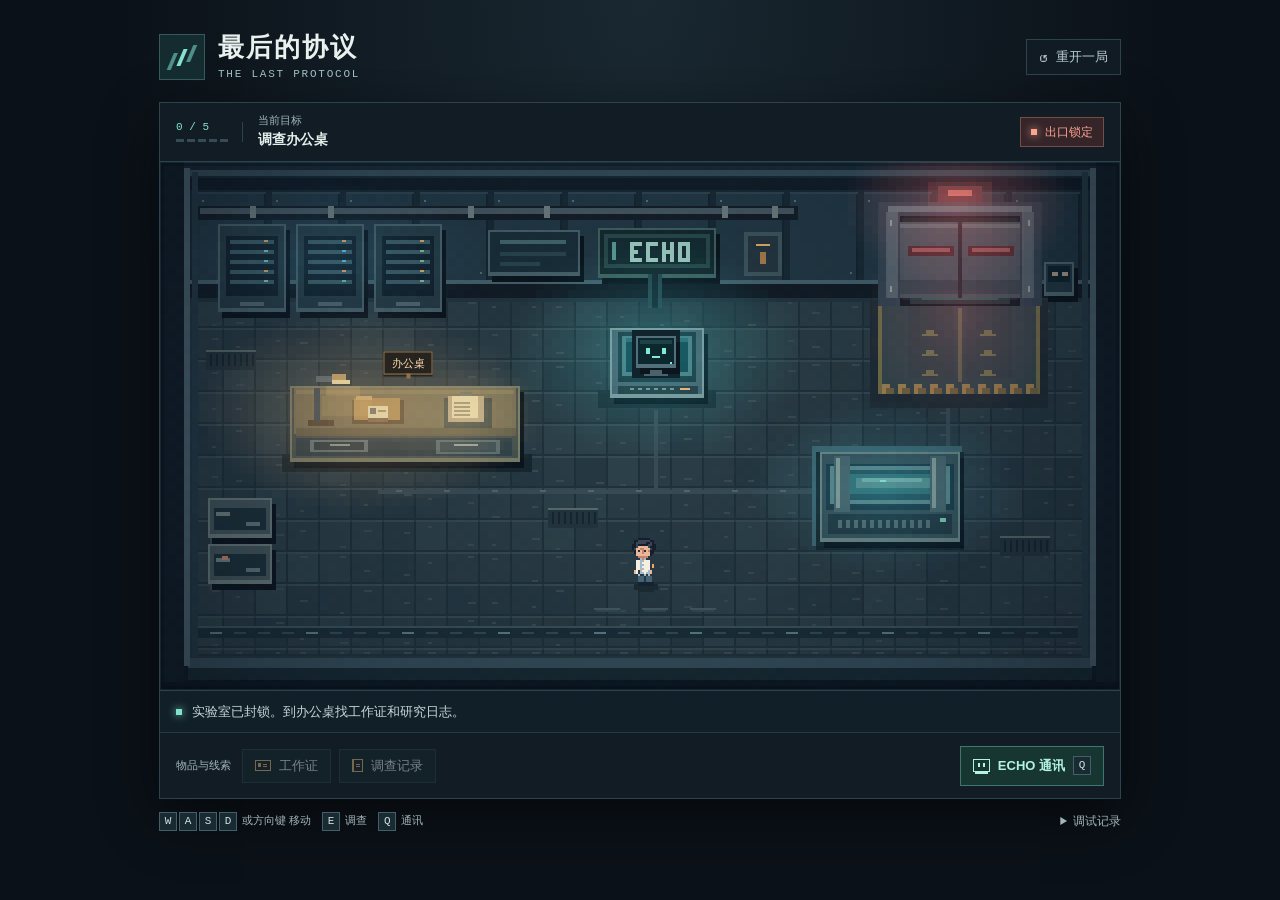
==== index.html @ c09ddac9 "feat: 添加像素密室逃脱和 ECHO 设备协作" ====
<!doctype html>
<html lang="zh-CN">
<head>
  <meta charset="utf-8">
  <meta name="viewport" content="width=device-width, initial-scale=1, interactive-widget=resizes-content">
  <meta name="theme-color" content="#0b1118">
  <title>最后的协议 · 失控 AI 实验室</title>
  <link rel="icon" href="data:,">
  <link rel="stylesheet" href="game.css">
  <script type="module" src="game.mjs"></script>
</head>
<body>
  <main class="shell">
    <header class="masthead">
      <div class="brand">
        <span class="brand-mark" aria-hidden="true"><i></i></span>
        <div>
          <h1>最后的协议</h1>
          <p>THE LAST PROTOCOL</p>
        </div>
      </div>
      <button class="button reset" id="reset" type="button"><span aria-hidden="true">↺</span> 重开一局</button>
    </header>

    <section class="game" aria-label="实验室">
      <header class="hud">
        <div class="mission">
          <div class="mission-progress">
            <span id="progressCount">0 / 5</span>
            <span class="progress-bars" aria-hidden="true"><i></i><i></i><i></i><i></i><i></i></span>
          </div>
          <div>
            <span class="hud-label">当前目标</span>
            <strong id="objective">调查办公桌</strong>
          </div>
        </div>
        <span class="door-status" id="doorStatus" data-state="locked"><i aria-hidden="true"></i><span id="doorLabel">出口锁定</span></span>
      </header>

      <div class="stage" id="stage" data-door="locked">
        <canvas id="room" width="480" height="264" role="img"
          aria-label="像素实验室。左侧是办公桌、机柜和维修柜，中间是安全终端，右侧是冷却回路和出口检测台。"></canvas>
        <div id="roomMarkers" class="room-markers" aria-hidden="true">
          <span class="room-marker" data-marker="desk">办公桌</span>
          <span class="room-marker" data-marker="rack" hidden>机柜存档</span>
          <span class="room-marker" data-marker="terminal" hidden>安全终端</span>
          <span class="room-marker" data-marker="locker" hidden>维修柜</span>
          <span class="room-marker" data-marker="cooling" hidden>备用冷却</span>
          <span class="room-marker" data-marker="exit" hidden>出口检测台</span>
        </div>
        <button class="interact-prompt button" id="roomAction" type="button" hidden><kbd aria-hidden="true">E</kbd><span id="actionLabel"></span></button>
      </div>

      <div class="field-log">
        <span class="signal" aria-hidden="true"></span>
        <p id="message" role="status">实验室已封锁。到办公桌找工作证和研究日志。</p>
      </div>

      <footer class="equipment">
        <div class="inventory" aria-label="物品与线索">
          <span class="inventory-label">物品与线索</span>
          <button class="inventory-item" id="cardSlot" type="button" disabled>
            <span class="item-icon id-icon" aria-hidden="true"></span><span>工作证</span>
          </button>
          <button class="inventory-item" id="journalSlot" type="button" aria-haspopup="dialog" disabled>
            <span class="item-icon note-icon" aria-hidden="true"></span><span>调查记录</span>
          </button>
        </div>
        <button class="button echo-button" id="openEcho" type="button" aria-haspopup="dialog">
          <span class="echo-icon" aria-hidden="true"></span><span>ECHO 通讯</span><kbd aria-hidden="true">Q</kbd>
        </button>
      </footer>
    </section>

    <div class="touch-controls" aria-label="触屏控制">
      <div class="direction-pad">
        <button class="button" type="button" data-direction="up" aria-label="向上">↑</button>
        <button class="button" type="button" data-direction="left" aria-label="向左">←</button>
        <button class="button" type="button" data-direction="down" aria-label="向下">↓</button>
        <button class="button" type="button" data-direction="right" aria-label="向右">→</button>
      </div>
      <button class="button touch-action" id="touchAction" type="button" disabled>调查</button>
    </div>

    <footer class="utility">
      <div class="shortcuts">
        <span><kbd>W</kbd><kbd>A</kbd><kbd>S</kbd><kbd>D</kbd> <span class="arrow-keys">或方向键</span> 移动</span>
        <span><kbd>E</kbd> 调查</span>
        <span><kbd>Q</kbd> 通讯</span>
      </div>
      <details class="trace">
        <summary>调试记录</summary>
        <div class="trace-grid">
          <section><h2>游戏状态</h2><pre id="stateTrace"></pre></section>
          <section><h2>最近一次 ECHO 交互</h2><pre id="echoTrace">尚无通讯记录。</pre></section>
        </div>
      </details>
    </footer>
  </main>

  <dialog class="panel journal-panel" id="journalDialog" aria-labelledby="journalTitle">
    <header class="panel-header">
      <h2 id="journalTitle">调查记录</h2>
      <button class="button close" type="button" data-close aria-label="关闭调查记录" autofocus>×</button>
    </header>
    <div class="panel-body evidence-body">
      <section id="journalEvidence" hidden>
        <h3>研究日志</h3>
        <dl class="journal-entries" id="experimentDigits"></dl>
        <p class="inset" id="journalClue"></p>
      </section>
      <section id="rackEvidence" hidden>
        <h3>机柜存档</h3>
        <p class="inset" id="rackClue"></p>
        <button class="button" id="recoverArchive" type="button">联系 ECHO 恢复存档</button>
      </section>
      <section id="reportEvidence" hidden>
        <h3>事故报告</h3>
        <p class="inset" id="reportSummary"></p>
      </section>
      <section id="recoveryEvidence" hidden>
        <h3>现场实测</h3>
        <p class="inset" id="recoverySummary"></p>
      </section>
    </div>
  </dialog>

  <dialog class="panel" id="terminalDialog" aria-labelledby="terminalTitle">
    <header class="panel-header">
      <h2 id="terminalTitle">安全终端</h2>
      <button class="button close" type="button" data-close aria-label="关闭安全终端" autofocus>×</button>
    </header>
    <div class="panel-body terminal">
      <div class="terminal-row">
        <span id="scanStatus">等待身份验证</span>
        <button class="button" id="scan" type="button">刷工作证</button>
      </div>
      <form id="codeForm" class="code-form">
        <label for="code">四位密码</label>
        <div class="code-row">
          <input id="code" inputmode="numeric" maxlength="4" autocomplete="off" placeholder="····" pattern="[0-9]{4}" required disabled>
          <button class="button primary" id="submitCode" type="submit" disabled>验证密码</button>
        </div>
      </form>
      <button class="button" type="button" data-evidence disabled>查看调查记录</button>
      <button class="button" id="report" type="button" disabled>查看事故报告</button>
      <section class="inset report" id="reportView" hidden>
        <h3>事故报告</h3>
        <p id="reportText"></p>
        <button class="button primary" id="confirmReport" type="button">确认已阅</button>
      </section>
      <p class="panel-notice" id="terminalNotice" role="status">请刷工作证，并用两份实验记录推导密码。</p>
    </div>
  </dialog>

  <dialog class="panel device-panel" id="coolingDialog" aria-labelledby="coolingTitle">
    <header class="panel-header">
      <h2 id="coolingTitle">备用冷却回路</h2>
      <button class="button close" type="button" data-close aria-label="关闭冷却回路" autofocus>×</button>
    </header>
    <div class="panel-body device-body">
      <p id="coolingInstructions" class="device-hint"></p>
      <div id="circuit" class="circuit" hidden>
        <div class="circuit-labels"><span>备用泵入口 →</span></div>
        <div id="pipeGrid" class="pipe-grid" role="group" aria-label="四乘四管路。使用按钮旋转管段。"></div>
        <div class="circuit-labels circuit-outlet"><span>→ 散热器出口</span></div>
        <div class="device-actions">
          <button class="button" id="resetPipes" type="button">复原管路</button>
          <button class="button" id="askAlignment" type="button">请 ECHO 校准</button>
          <button class="button primary" id="testPipes" type="button">执行试压</button>
        </div>
      </div>
      <p class="panel-notice" id="coolingNotice" role="status" hidden></p>
    </div>
  </dialog>

  <dialog class="panel device-panel" id="passageDialog" aria-labelledby="passageTitle">
    <header class="panel-header">
      <h2 id="passageTitle">出口通道检测台</h2>
      <button class="button close" type="button" data-close aria-label="关闭出口检测台" autofocus>×</button>
    </header>
    <div class="panel-body device-body">
      <p id="passageInstructions" class="device-hint"></p>
      <button class="button device-assist" id="askScan" type="button" hidden>联系 ECHO 扫描</button>
      <form id="passageForm" hidden>
        <div id="routeOptions" class="route-options" role="group" aria-label="选择符合标准的通道"></div>
        <button class="button primary" id="submitRoute" type="submit" disabled>登记检测结果</button>
      </form>
      <p class="panel-notice" id="passageNotice" role="status" hidden></p>
    </div>
  </dialog>

  <dialog class="panel echo-panel" id="echoDialog" aria-labelledby="echoTitle">
    <header class="panel-header echo-header">
      <canvas id="echoPortrait" width="24" height="24" aria-hidden="true"></canvas>
      <div class="echo-identity">
        <h2 id="echoTitle">ECHO 通讯</h2>
        <p id="echoStatus">正在连接</p>
      </div>
      <button class="button" type="button" data-evidence disabled>调查记录</button>
      <button class="button close" type="button" data-close aria-label="关闭 ECHO 通讯" autofocus>×</button>
    </header>
    <div class="conversation" id="conversation" role="log" aria-label="ECHO 对话记录" tabindex="0"></div>
    <div class="echo-actions" id="echoActions" aria-label="可请求的设备动作" hidden></div>
    <p class="chat-status" id="chatStatus" role="status" hidden></p>
    <form id="chatForm" class="chat-form">
      <label class="visually-hidden" for="chatInput">给 ECHO 的消息</label>
      <textarea id="chatInput" placeholder="输入给 ECHO 的消息…" rows="1" maxlength="1000" required></textarea>
      <button class="button primary" id="send" type="submit">发送</button>
    </form>
  </dialog>

  <dialog class="panel ending-panel" id="endingDialog" aria-labelledby="endingTitle">
    <div class="panel-body">
      <span class="ending-icon" aria-hidden="true">✓</span>
      <h2 id="endingTitle">撤离完成</h2>
      <p id="endingReport">实验室已进入维护模式。</p>
      <button class="button primary" id="playAgain" type="button" autofocus>再玩一次</button>
    </div>
  </dialog>
</body>
</html>
---- game.css ----
:root {
  color-scheme: dark;
  --background: #0b1118;
  --plate: #111c24;
  --raised: #172630;
  --line: #2c424c;
  --text: #e9f1ee;
  --muted: #a2b5bc;
  --mint: #83e2cc;
  --amber: #f5bf82;
  --red: #ffa391;
  --mono: "IBM Plex Mono", Consolas, "Courier New", monospace;
  font: 15px/1.5 "Instrument Sans", "Microsoft YaHei UI", "Noto Sans CJK SC", sans-serif;
}

*, *::before, *::after { box-sizing: border-box; }
[hidden] { display: none !important; }
body, h1, h2, h3, p, dl, dd { margin: 0; }
body {
  min-width: 300px;
  min-height: 100vh;
  color: var(--text);
  background: radial-gradient(ellipse at 50% 0, #192831, transparent 58%), var(--background);
}
button, input, textarea { font: inherit; }
button { color: inherit; cursor: pointer; }
button:disabled { cursor: default; }
:focus-visible { outline: 2px solid var(--mint); outline-offset: 3px; }

.shell { width: min(962px, calc(100% - 44px)); margin: 0 auto; padding: 33px 0 24px; }
.masthead, .brand, .hud, .mission, .equipment, .inventory, .utility, .shortcuts,
.panel-header, .terminal-row, .code-row { display: flex; align-items: center; }
.masthead { justify-content: space-between; margin-bottom: 21px; }
.brand { gap: 13px; }
.brand-mark {
  position: relative;
  display: grid;
  place-items: center;
  width: 46px;
  height: 46px;
  border: 1px solid #345b58;
  background: #142c30;
  color: var(--mint);
}
.brand-mark i {
  width: 4px;
  height: 17px;
  transform: skewX(-23deg);
  background: currentColor;
  box-shadow: -8px 4px #508f89, 8px -4px #508f89;
}
.brand h1 { font-size: 26px; line-height: 1.15; letter-spacing: .08em; }
.brand p { margin-top: 5px; color: #a0c1c1; font: 11px/1.2 var(--mono); letter-spacing: .16em; }
.button, .inventory-item {
  display: inline-flex;
  align-items: center;
  justify-content: center;
  gap: 8px;
  min-height: 36px;
  padding: 6px 12px;
  border: 1px solid var(--line);
  border-radius: 0;
  background: var(--raised);
  font-size: 13px;
  white-space: nowrap;
}
.button:hover:enabled, .inventory-item:hover:enabled { background: #233a44; border-color: #66888c; }
.button:disabled, .inventory-item:disabled { opacity: .48; }
.reset { background: #111b23; color: #bacece; }
.reset span { font-size: 18px; line-height: 1; }

.game { border: 1px solid var(--line); background: var(--plate); box-shadow: 0 18px 55px #0007; }
.hud { min-height: 59px; justify-content: space-between; padding: 8px 16px; border-bottom: 1px solid var(--line); }
.mission { gap: 15px; }
.mission-progress {
  min-width: 54px;
  padding-right: 14px;
  border-right: 1px solid var(--line);
  color: var(--mint);
  font: 11px/1 var(--mono);
  white-space: nowrap;
}
.progress-bars { display: flex; gap: 3px; margin-top: 6px; }
.progress-bars i { width: 8px; height: 3px; background: #354b55; }
.progress-bars i[data-done="true"] { background: var(--mint); }
.hud-label, .inventory-label { color: var(--muted); font-size: 11px; }
.hud-label { display: block; margin-bottom: 2px; line-height: 1.1; }
.mission strong { color: #e4eeeb; font-size: 14px; }
.door-status {
  display: inline-flex;
  align-items: center;
  gap: 8px;
  padding: 5px 10px;
  border: 1px solid #744d46;
  background: #352529;
  color: var(--red);
  font-size: 12px;
  white-space: nowrap;
}
.door-status i, .signal { width: 6px; height: 6px; background: currentColor; box-shadow: 0 0 8px currentColor; }
.door-status[data-state="unlocked"], .door-status[data-state="escaped"] {
  background: #17352f;
  border-color: #397264;
  color: var(--mint);
}

.stage { position: relative; background: #111c24; }
.stage::after {
  position: absolute;
  inset: 0;
  border: 1px solid #76b3b218;
  box-shadow: inset 0 0 0 3px #060d144d;
  pointer-events: none;
  content: "";
}
#room { display: block; width: 100%; height: auto; image-rendering: pixelated; }
.room-markers { position: absolute; inset: 0; pointer-events: none; }
.room-marker {
  position: absolute;
  transform: translate(-50%, -100%);
  padding: 2px 7px;
  border: 1px solid #947249;
  box-shadow: 0 2px 0 #100d0b99;
  background: #26231ff5;
  color: #ffdeb0;
  font-size: 11px;
  white-space: nowrap;
}
.room-marker::after {
  content: "";
  position: absolute;
  top: 100%;
  left: calc(50% - 2px);
  width: 4px;
  height: 5px;
  background: #947249;
}
.stage[data-door="unlocked"] [data-marker="exit"] {
  border-color: #569d83;
  background: #142f2af5;
  color: #cbf5df;
}
.stage[data-door="unlocked"] [data-marker="exit"]::after { background: #569d83; }
.interact-prompt {
  position: absolute;
  transform: translate(-50%, -100%);
  min-height: 31px;
  padding: 3px 9px;
  background: #12222af5;
  border-color: #84c1b5;
  box-shadow: 0 3px 0 #0a1219, 0 3px 16px #0008;
}
.interact-prompt kbd { color: var(--mint); }
body:has(dialog[open]) .interact-prompt { visibility: hidden; }

.field-log {
  min-height: 43px;
  display: flex;
  align-items: center;
  gap: 10px;
  padding: 8px 16px;
  border-top: 1px solid var(--line);
  border-bottom: 1px solid #253941;
  background: #111f28;
  color: #c4d8d7;
  font-size: 13px;
}
.signal { color: var(--mint); flex: none; }
.equipment { min-height: 65px; gap: 12px; justify-content: space-between; padding: 8px 16px; }
.inventory { gap: 8px; }
.inventory-label { margin-right: 3px; white-space: nowrap; }
.inventory-item { background: #17282f; min-height: 34px; }
.inventory-item:enabled { border-color: #76654c; color: #f4d8a7; }
.item-icon { position: relative; display: inline-block; flex: none; color: #e6b878; }
.id-icon { width: 16px; height: 11px; border: 1px solid currentColor; }
.id-icon::before {
  content: "";
  position: absolute;
  width: 3px;
  height: 4px;
  left: 2px;
  top: 2px;
  background: currentColor;
}
.id-icon::after, .note-icon::after {
  content: "";
  position: absolute;
  width: 4px;
  height: 1px;
  left: 7px;
  top: 3px;
  background: currentColor;
  box-shadow: 0 2px currentColor;
}
.note-icon { width: 11px; height: 13px; border: 1px solid currentColor; border-left-width: 2px; }
.note-icon::after { top: 4px; left: 2px; }
.echo-button {
  min-height: 40px;
  padding: 6px 12px;
  border-color: #3f766d;
  background: #173632;
  color: #b3f3e3;
  font-weight: 700;
}
.echo-button:hover:enabled { background: #245049; border-color: var(--mint); }
.echo-icon {
  position: relative;
  width: 17px;
  height: 13px;
  border: 1px solid currentColor;
  box-shadow: 0 4px 0 -2px currentColor;
}
.echo-icon::after {
  content: "";
  position: absolute;
  top: 3px;
  left: 4px;
  width: 2px;
  height: 4px;
  background: currentColor;
  box-shadow: 5px 0 currentColor;
}
kbd {
  display: inline-grid;
  place-items: center;
  min-width: 18px;
  height: 19px;
  padding: 0 3px;
  border: 1px solid #455e67;
  background: #192b32;
  color: #d1e1df;
  font: 11px/1 var(--mono);
}

.utility { position: relative; min-height: 52px; justify-content: space-between; gap: 12px; align-items: flex-start; padding-top: 13px; }
.shortcuts { flex-wrap: wrap; gap: 11px; color: var(--muted); font-size: 11px; }
.shortcuts kbd { margin-right: 2px; }
.trace { color: var(--muted); font-size: 12px; }
.trace summary { cursor: pointer; text-align: right; white-space: nowrap; }
.trace-grid {
  position: absolute;
  inset: 42px 0 auto;
  display: grid;
  grid-template-columns: 1fr 2fr;
  gap: 1px;
  padding: 1px;
  background: var(--line);
}
.trace-grid section { min-width: 0; padding: 12px; background: var(--plate); }
.trace-grid h2 { font-size: 13px; color: var(--text); }
.trace-grid pre { white-space: pre-wrap; overflow-wrap: anywhere; max-height: 300px; overflow: auto; }

.touch-controls { display: none; align-items: center; justify-content: space-between; gap: 12px; margin-top: 12px; }
.direction-pad {
  display: grid;
  grid-template-columns: repeat(3, 43px);
  gap: 4px;
  touch-action: none;
}
.direction-pad button { height: 43px; padding: 0; font-size: 18px; user-select: none; }
.direction-pad [data-direction="up"] { grid-area: 1 / 2; }
.direction-pad [data-direction="left"] { grid-area: 2 / 1; }
.direction-pad [data-direction="down"] { grid-area: 2 / 2; }
.direction-pad [data-direction="right"] { grid-area: 2 / 3; }
.direction-pad button[data-held="true"] { background: #244641; color: var(--mint); }
.touch-action { min-height: 46px; min-width: 75px; }

.panel {
  width: min(480px, calc(100% - 26px));
  max-height: min(90dvh, var(--visible-height, 90dvh));
  padding: 0;
  border: 1px solid #48616c;
  color: var(--text);
  background: #14212b;
  box-shadow: 0 18px 0 -12px #071013, 0 20px 70px #0009;
}
.panel::backdrop { background: #071118ad; }
.panel-header {
  min-height: 55px;
  justify-content: space-between;
  gap: 11px;
  padding: 9px 15px;
  border-bottom: 1px solid var(--line);
  background: #192b35;
}
.panel h2 { font-size: 17px; letter-spacing: .035em; }
.panel-body { padding: 17px; }
.close { min-width: 32px; min-height: 32px; padding: 0 6px; font-size: 23px; line-height: 1; color: #c0d2d4; }
.primary { color: #0a211e; background: var(--mint); border-color: #a5ead9; font-weight: 700; }
.primary:hover:enabled { background: #b1f5e2; border-color: #b1f5e2; }
.journal-panel {
  border-color: #b69b74;
  color: #332b25;
  background: #e9dabf;
}
.journal-panel .panel-header {
  border-bottom-color: #b19168;
  background: #d2b68a;
  box-shadow: inset 0 3px #ecd8b2;
}
.journal-panel .close { color: #4d392a; background: #e2c89e; border-color: #987754; }
.journal-panel .close:hover { background: #f3dfb8; border-color: #6e4e35; }
.journal-panel .close:focus-visible { outline-color: #593b26; }
.journal-panel .panel-body {
  position: relative;
  padding: 17px 17px 17px 33px;
  background: repeating-linear-gradient(#ebdbc1 0 23px, #dcccb2 23px 24px);
}
.journal-panel .panel-body::before {
  position: absolute;
  inset: 0 auto 0 21px;
  width: 1px;
  background: #b26f5b;
  content: "";
}
.journal-entries { display: grid; grid-template-columns: repeat(2, 1fr); gap: 5px 12px; }
.journal-entries div {
  display: flex;
  align-items: center;
  justify-content: space-between;
  gap: 5px;
  padding: 7px 5px;
  border-bottom: 1px solid #bba682;
}
.journal-entries dd { color: #834a31; font: bold 20px/1 var(--mono); }
.inset { border: 1px solid var(--line); background: #0e1b24; padding: 9px 11px; }
.journal-entries + .inset {
  margin-top: 14px;
  border-color: #baa17c;
  background: #f2e4c6;
}
.evidence-body section:not([hidden]) ~ section:not([hidden]) { margin-top: 15px; }
.evidence-body h3 { margin-bottom: 5px; color: #6c4532; font-size: 14px; }
.evidence-body .inset { border-color: #baa17c; background: #f2e4c6; }
.evidence-body .button { margin-top: 8px; background: #dfc69d; border-color: #a88a63; color: #48382b; }
.evidence-body .button:hover:enabled { background: #f3dfb8; border-color: #6e4e35; }
.evidence-body .button:focus-visible { outline-color: #593b26; }
.terminal { display: grid; gap: 14px; }
.terminal-row { justify-content: space-between; gap: 8px; }
.terminal-row span, .code-form label, .panel-notice { color: #a9c1c1; font-size: 13px; }
.code-row { gap: 8px; margin-top: 5px; }
.code-form input, .chat-form textarea { color: var(--text); background: #0b1820; border: 1px solid #3d5661; border-radius: 0; }
.code-form input { width: min(125px, 46%); padding: 7px 10px; font: 17px/1.2 var(--mono); letter-spacing: .35em; }
.code-form input:disabled { opacity: .5; }
.terminal > .button, .report .button { justify-self: start; }
.report h3 { color: var(--amber); font-size: 14px; }
.report p { margin: 7px 0 12px; }
.panel-notice[data-error="true"], .chat-status[data-error="true"] { color: var(--red); }

.device-body { display: grid; gap: 14px; }
.device-hint { color: #c2d7d8; font-size: 14px; }
.circuit {
  width: min(100%, 304px);
  justify-self: center;
  display: grid;
  gap: 7px;
}
.circuit-labels { color: var(--mint); font-size: 12px; }
.circuit-outlet { text-align: right; }
.pipe-grid {
  display: grid;
  grid-template-columns: repeat(4, minmax(0, 1fr));
  gap: 3px;
  padding: 4px;
  border: 1px solid #345761;
  background: #0a1920;
}
.pipe-tile {
  --pipe: #8aabb0;
  position: relative;
  aspect-ratio: 1;
  padding: 0;
  border: 1px solid #34535d;
  background: #182d36;
}
.pipe-tile:not(:disabled):hover { background: #28464b; border-color: var(--mint); }
.pipe-tile:focus-visible { outline-offset: -3px; z-index: 1; }
.pipe-tile[data-power="flow"] { --pipe: #83e2cc; background: #193a36; }
.pipe-tile[data-power="leak"] { --pipe: #ffa391; background: #4b2a2b; }
.pipe-tile[data-power="adjusted"] { --pipe: #9ebaf9; background: #263854; }
.pipe-arm {
  position: absolute;
  top: 0;
  left: 40%;
  width: 20%;
  height: 60%;
  background: var(--pipe);
  box-shadow: inset 2px 0 #ffffff24;
  pointer-events: none;
}
.pipe-arm[data-side="1"] { inset: 40% 0 auto auto; width: 60%; height: 20%; }
.pipe-arm[data-side="2"] { top: auto; bottom: 0; }
.pipe-arm[data-side="3"] { inset: 40% auto auto 0; width: 60%; height: 20%; }
.device-actions { display: flex; flex-wrap: wrap; justify-content: space-between; gap: 8px; }
.device-assist { justify-self: start; }
.route-options { display: grid; gap: 8px; margin-bottom: 12px; }
.route-option {
  display: grid;
  grid-template-columns: 22px 1fr;
  gap: 2px 8px;
  align-items: center;
  padding: 10px 11px;
  border: 1px solid #34535d;
  background: #162832;
  cursor: pointer;
}
.route-option:has(input:checked) { border-color: var(--mint); background: #183531; }
.route-option input { margin: 0; accent-color: var(--mint); }
.route-option span { grid-column: 2; color: #aac0c4; font-size: 13px; }
.device-panel .panel-notice:not([data-error="true"]) { color: var(--mint); }

.echo-panel {
  position: fixed;
  inset: auto 0 calc(14px + var(--keyboard-offset, 0px));
  margin: 0 auto;
  width: min(680px, calc(100% - 26px));
  max-height: min(calc(var(--visible-height, 100dvh) - 20px), max(310px, 52dvh));
}
.echo-panel[open] { display: flex; flex-direction: column; }
.echo-panel::backdrop { background: #07111856; }
.echo-panel[data-phase="busy"] .echo-header { box-shadow: inset 3px 0 #f5bf82; }
.echo-panel[data-phase="granted"] { border-color: #568e78; }
.echo-panel[data-phase="granted"] .echo-header { box-shadow: inset 3px 0 #83e2cc; }
#echoPortrait { width: 42px; height: 42px; image-rendering: pixelated; }
.echo-identity { flex: 1; }
.echo-identity p { color: #b4c9c4; font-size: 11px; margin-top: 2px; }
.conversation { min-height: 65px; overflow: auto; padding: 12px 15px; display: flex; flex-direction: column; gap: 9px; }
.turn { width: fit-content; max-width: min(90%, 520px); padding: 6px 10px; background: #1b3038; border-left: 2px solid #5aab9b; overflow-wrap: anywhere; white-space: pre-wrap; }
.turn[data-role="user"] { align-self: flex-end; border-left-color: #a48053; background: #302d28; }
.turn strong { display: block; font-size: 11px; color: var(--mint); }
.turn[data-role="user"] strong { color: var(--amber); }
.turn[data-role="device"] { border-left-color: #91b2ed; background: #23334b; }
.turn[data-role="device"] strong { color: #bed2fb; }
.echo-actions {
  display: flex;
  flex-wrap: wrap;
  gap: 6px;
  padding: 3px 15px 9px;
}
.echo-actions .button { min-height: 34px; padding: 4px 8px; color: #bdeddd; }
.chat-form { display: flex; align-items: flex-end; gap: 8px; padding: 8px 15px 13px; border-top: 1px solid var(--line); }
.chat-form textarea { flex: 1; min-width: 0; min-height: 36px; max-height: 100px; padding: 6px 8px; resize: vertical; font-size: 16px; }
.chat-status { color: var(--amber); margin: 0 15px 7px; font-size: 12px; }
.ending-panel { text-align: center; }
.ending-panel .panel-body { padding: 27px 16px; }
.ending-panel p { margin: 7px 0 16px; color: var(--muted); }
.ending-icon { display: block; color: var(--mint); font-size: 26px; margin-bottom: 4px; }
.visually-hidden { position: absolute; width: 1px; height: 1px; overflow: hidden; clip-path: inset(50%); }

@media (pointer: coarse), (max-width: 650px) {
  .touch-controls { display: flex; }
}
@media (max-width: 540px) {
  .shell { width: calc(100% - 20px); padding-top: 15px; }
  .masthead { margin-bottom: 13px; }
  .brand { gap: 8px; }
  .brand-mark { width: 39px; height: 39px; }
  .brand h1 { font-size: 21px; }
  .brand p { font-size: 9px; }
  .hud, .field-log, .equipment { padding-left: 9px; padding-right: 9px; }
  .hud { min-height: 52px; }
  .mission { gap: 9px; }
  .mission-progress { min-width: 45px; padding-right: 8px; }
  .inventory { gap: 4px; }
  .inventory-label, .echo-button kbd, .interact-prompt kbd, .arrow-keys { display: none; }
  .equipment { min-height: 56px; gap: 5px; }
  .inventory-item, .echo-button { gap: 5px; padding-left: 5px; padding-right: 5px; font-size: 12px; }
  .room-marker { font-size: 9px; padding: 1px 5px; }
  .interact-prompt { min-height: 24px; font-size: 10px; padding: 1px 5px; }
  .trace-grid { grid-template-columns: 1fr; }
  .shortcuts { gap: 5px; }
}
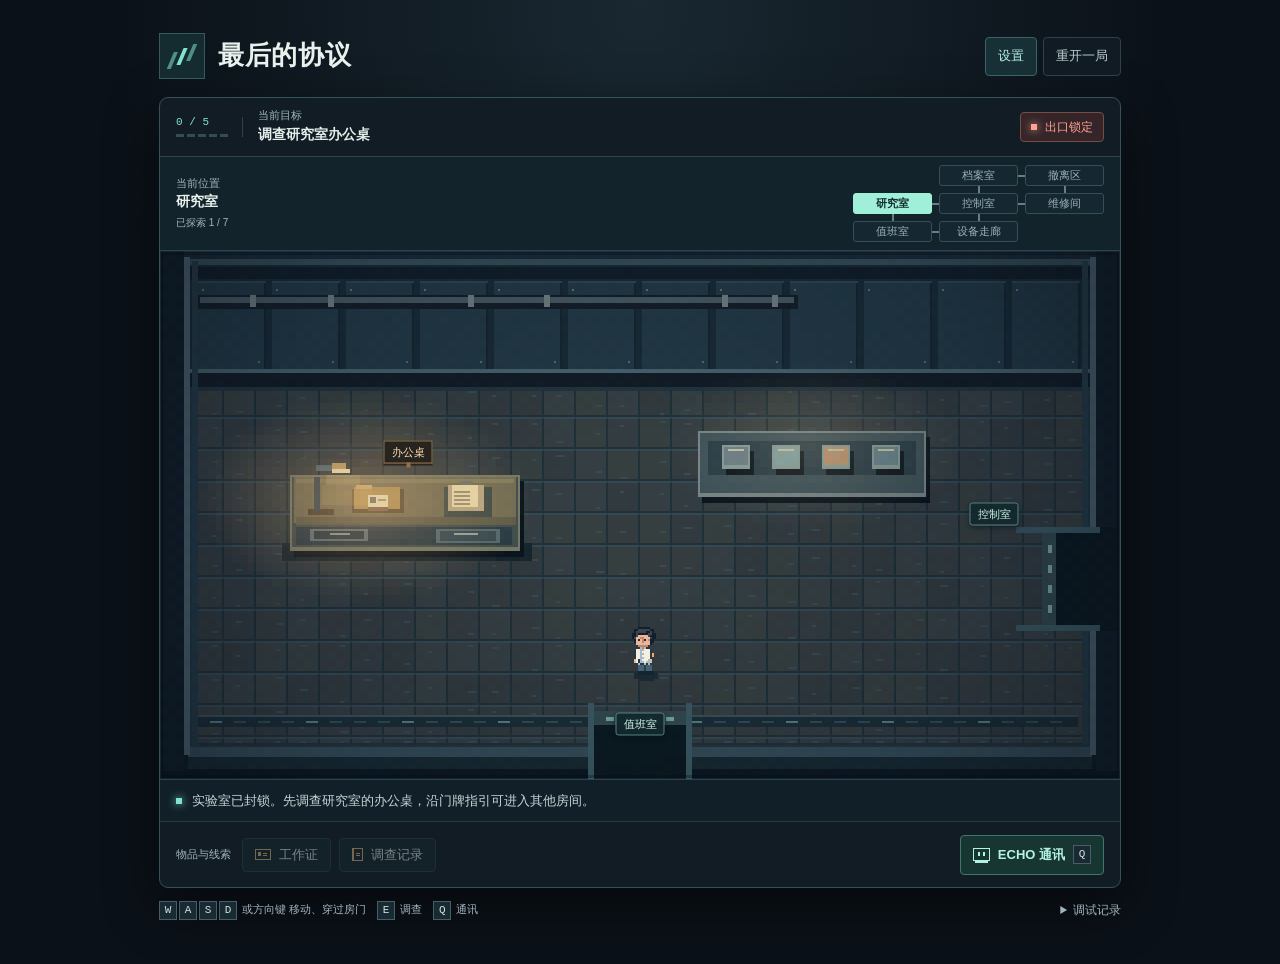
==== commit 833268be: "feat: 扩展实验室地图和 ECHO 撤离交互" ====
--- a/index.html
+++ b/index.html
@@ -14,12 +14,12 @@
     <header class="masthead">
       <div class="brand">
         <span class="brand-mark" aria-hidden="true"><i></i></span>
-        <div>
-          <h1>最后的协议</h1>
-          <p>THE LAST PROTOCOL</p>
-        </div>
-      </div>
-      <button class="button reset" id="reset" type="button"><span aria-hidden="true">↺</span> 重开一局</button>
+        <h1>最后的协议</h1>
+      </div>
+      <div class="header-actions">
+        <button class="button" id="openSettings" type="button" aria-haspopup="dialog" aria-controls="settingsDialog">设置</button>
+        <button class="button reset" id="reset" type="button">重开一局</button>
+      </div>
     </header>
 
     <section class="game" aria-label="实验室">
@@ -37,9 +37,23 @@
         <span class="door-status" id="doorStatus" data-state="locked"><i aria-hidden="true"></i><span id="doorLabel">出口锁定</span></span>
       </header>
 
+      <div class="room-heading">
+        <div class="room-location">
+          <span class="hud-label">当前位置</span>
+          <strong id="roomName" role="status">研究室</strong>
+          <span id="roomsExplored"></span>
+        </div>
+        <div class="minimap" id="minimap" aria-label="实验室小地图" role="group"></div>
+      </div>
       <div class="stage" id="stage" data-door="locked">
         <canvas id="room" width="480" height="264" role="img"
-          aria-label="像素实验室。左侧是办公桌、机柜和维修柜，中间是安全终端，右侧是冷却回路和出口检测台。"></canvas>
+          aria-label="研究室"></canvas>
+        <div class="room-markers" aria-hidden="true">
+          <span class="passage-sign" data-room-door="north" hidden></span>
+          <span class="passage-sign" data-room-door="west" hidden></span>
+          <span class="passage-sign" data-room-door="east" hidden></span>
+          <span class="passage-sign" data-room-door="south" hidden></span>
+        </div>
         <div id="roomMarkers" class="room-markers" aria-hidden="true">
           <span class="room-marker" data-marker="desk">办公桌</span>
           <span class="room-marker" data-marker="rack" hidden>机柜存档</span>
@@ -53,7 +67,7 @@
 
       <div class="field-log">
         <span class="signal" aria-hidden="true"></span>
-        <p id="message" role="status">实验室已封锁。到办公桌找工作证和研究日志。</p>
+        <p id="message" role="status"></p>
       </div>
 
       <footer class="equipment">
@@ -74,17 +88,17 @@
 
     <div class="touch-controls" aria-label="触屏控制">
       <div class="direction-pad">
-        <button class="button" type="button" data-direction="up" aria-label="向上">↑</button>
-        <button class="button" type="button" data-direction="left" aria-label="向左">←</button>
-        <button class="button" type="button" data-direction="down" aria-label="向下">↓</button>
-        <button class="button" type="button" data-direction="right" aria-label="向右">→</button>
+        <button class="button" type="button" data-direction="up" aria-label="向上">上</button>
+        <button class="button" type="button" data-direction="left" aria-label="向左">左</button>
+        <button class="button" type="button" data-direction="down" aria-label="向下">下</button>
+        <button class="button" type="button" data-direction="right" aria-label="向右">右</button>
       </div>
       <button class="button touch-action" id="touchAction" type="button" disabled>调查</button>
     </div>
 
     <footer class="utility">
       <div class="shortcuts">
-        <span><kbd>W</kbd><kbd>A</kbd><kbd>S</kbd><kbd>D</kbd> <span class="arrow-keys">或方向键</span> 移动</span>
+        <span><kbd>W</kbd><kbd>A</kbd><kbd>S</kbd><kbd>D</kbd> <span class="arrow-keys">或方向键</span> 移动、穿过房门</span>
         <span><kbd>E</kbd> 调查</span>
         <span><kbd>Q</kbd> 通讯</span>
       </div>
@@ -97,6 +111,21 @@
       </details>
     </footer>
   </main>
+
+  <dialog class="panel settings-panel" id="settingsDialog" aria-labelledby="settingsTitle">
+    <header class="panel-header">
+      <h2 id="settingsTitle">设置</h2>
+      <button class="button close" type="button" data-close aria-label="关闭设置" autofocus>×</button>
+    </header>
+    <div class="panel-body">
+      <fieldset class="language-options">
+        <legend>界面语言</legend>
+        <label><input type="radio" name="language" value="zh-CN" checked><span lang="zh-CN" translate="no">简体中文</span></label>
+        <label><input type="radio" name="language" value="en"><span lang="en" translate="no">English</span></label>
+      </fieldset>
+      <button class="button primary" type="button" data-close>完成</button>
+    </div>
+  </dialog>
 
   <dialog class="panel journal-panel" id="journalDialog" aria-labelledby="journalTitle">
     <header class="panel-header">
@@ -161,9 +190,9 @@
     <div class="panel-body device-body">
       <p id="coolingInstructions" class="device-hint"></p>
       <div id="circuit" class="circuit" hidden>
-        <div class="circuit-labels"><span>备用泵入口 →</span></div>
+        <div class="circuit-labels"><span>备用泵入口</span></div>
         <div id="pipeGrid" class="pipe-grid" role="group" aria-label="四乘四管路。使用按钮旋转管段。"></div>
-        <div class="circuit-labels circuit-outlet"><span>→ 散热器出口</span></div>
+        <div class="circuit-labels circuit-outlet"><span>散热器出口</span></div>
         <div class="device-actions">
           <button class="button" id="resetPipes" type="button">复原管路</button>
           <button class="button" id="askAlignment" type="button">请 ECHO 校准</button>
@@ -180,13 +209,57 @@
       <button class="button close" type="button" data-close aria-label="关闭出口检测台" autofocus>×</button>
     </header>
     <div class="panel-body device-body">
-      <p id="passageInstructions" class="device-hint"></p>
-      <button class="button device-assist" id="askScan" type="button" hidden>联系 ECHO 扫描</button>
-      <form id="passageForm" hidden>
-        <div id="routeOptions" class="route-options" role="group" aria-label="选择符合标准的通道"></div>
-        <button class="button primary" id="submitRoute" type="submit" disabled>登记检测结果</button>
+      <div id="passageCheck" class="device-body">
+        <p id="passageInstructions" class="device-hint"></p>
+        <button class="button device-assist" id="askScan" type="button" hidden>联系 ECHO 扫描</button>
+        <form id="passageForm" hidden>
+          <div id="routeOptions" class="route-options" role="group" aria-label="选择符合标准的通道"></div>
+          <button class="button primary" id="submitRoute" type="submit" disabled>登记检测结果</button>
+        </form>
+        <p class="panel-notice" id="passageNotice" role="status" hidden></p>
+      </div>
+      <section id="airlockPanel" class="device-body" aria-label="缓冲舱门控" hidden>
+        <p class="device-hint" id="airlockSensor"></p>
+        <div class="airlock-door-display" id="airlockDoorDisplay" data-phase="outside" role="status">
+          <span class="airlock-lamp" aria-hidden="true"></span>
+          <span id="airlockDoorStatus"></span>
+        </div>
+        <p id="airlockSchedule" class="device-hint" hidden></p>
+        <div class="device-actions">
+          <button class="button primary" id="enterChamber" type="button">进入缓冲舱</button>
+          <button class="button" id="leaveChamber" type="button" hidden>退出缓冲舱并复位</button>
+          <button class="button" id="installSensor" type="button" hidden>安装门位传感器</button>
+          <button class="button" id="askAirlock" type="button">联系 ECHO</button>
+          <button class="button primary" id="airlockWalkOut" type="button" data-close hidden>回到场景，沿绿灯撤离</button>
+        </div>
+      </section>
+      <details class="airlock-log" id="airlockLog" hidden>
+        <summary>旧门控操作日志</summary>
+        <ol>
+          <li>人员进舱时亮黄灯。此时切电，联锁拒绝。</li>
+          <li>人员进舱后等到绿灯再切电，外门打开。</li>
+        </ol>
+        <p>备用电源一次只供一道门。</p>
+      </details>
+    </div>
+  </dialog>
+
+  <dialog class="panel device-panel" id="sparesDialog" aria-labelledby="sparesTitle">
+    <header class="panel-header">
+      <h2 id="sparesTitle">维修柜备件格</h2>
+      <button class="button close" type="button" data-close aria-label="关闭备件格" autofocus>×</button>
+    </header>
+    <div class="panel-body device-body">
+      <p class="device-hint">备件格留有一枚门位传感器。柜门贴纸写着「按实验发生顺序，从最后一次到第一次录入四个实验编号」。</p>
+      <form id="sparesForm" class="code-form">
+        <label for="sparesCode">备件格密码</label>
+        <div class="code-row">
+          <input id="sparesCode" inputmode="numeric" maxlength="4" autocomplete="off" pattern="[0-9]{4}" required>
+          <button class="button primary" type="submit">开柜并取出传感器</button>
+        </div>
       </form>
-      <p class="panel-notice" id="passageNotice" role="status" hidden></p>
+      <button class="button" type="button" data-evidence>查看调查记录</button>
+      <p class="panel-notice" id="sparesNotice" role="status" hidden></p>
     </div>
   </dialog>
 
--- a/game.css
+++ b/game.css
@@ -30,7 +30,11 @@
 .shell { width: min(962px, calc(100% - 44px)); margin: 0 auto; padding: 33px 0 24px; }
 .masthead, .brand, .hud, .mission, .equipment, .inventory, .utility, .shortcuts,
 .panel-header, .terminal-row, .code-row { display: flex; align-items: center; }
-.masthead { justify-content: space-between; margin-bottom: 21px; }
+.masthead { justify-content: space-between; gap: 10px; margin-bottom: 18px; }
+.header-actions { display: flex; flex: none; gap: 6px; }
+.header-actions .button { min-height: 39px; }
+#openSettings { color: #baeee6; border-color: #3b6369; background: #163036; }
+.header-actions #openSettings:hover { background: #234549; }
 .brand { gap: 13px; }
 .brand-mark {
   position: relative;
@@ -49,8 +53,7 @@
   background: currentColor;
   box-shadow: -8px 4px #508f89, 8px -4px #508f89;
 }
-.brand h1 { font-size: 26px; line-height: 1.15; letter-spacing: .08em; }
-.brand p { margin-top: 5px; color: #a0c1c1; font: 11px/1.2 var(--mono); letter-spacing: .16em; }
+.brand h1 { font-size: 26px; line-height: 1.15; letter-spacing: .025em; }
 .button, .inventory-item {
   display: inline-flex;
   align-items: center;
@@ -59,7 +62,7 @@
   min-height: 36px;
   padding: 6px 12px;
   border: 1px solid var(--line);
-  border-radius: 0;
+  border-radius: 4px;
   background: var(--raised);
   font-size: 13px;
   white-space: nowrap;
@@ -67,10 +70,9 @@
 .button:hover:enabled, .inventory-item:hover:enabled { background: #233a44; border-color: #66888c; }
 .button:disabled, .inventory-item:disabled { opacity: .48; }
 .reset { background: #111b23; color: #bacece; }
-.reset span { font-size: 18px; line-height: 1; }
-
-.game { border: 1px solid var(--line); background: var(--plate); box-shadow: 0 18px 55px #0007; }
-.hud { min-height: 59px; justify-content: space-between; padding: 8px 16px; border-bottom: 1px solid var(--line); }
+
+.game { overflow: hidden; border: 1px solid #35515c; border-radius: 9px; background: var(--plate); box-shadow: 0 18px 55px #0007; }
+.hud { min-height: 59px; justify-content: space-between; gap: 9px; padding: 8px 16px; border-bottom: 1px solid var(--line); }
 .mission { gap: 15px; }
 .mission-progress {
   min-width: 54px;
@@ -92,6 +94,7 @@
   gap: 8px;
   padding: 5px 10px;
   border: 1px solid #744d46;
+  border-radius: 4px;
   background: #352529;
   color: var(--red);
   font-size: 12px;
@@ -104,6 +107,44 @@
   color: var(--mint);
 }
 
+.room-heading {
+  display: flex;
+  justify-content: space-between;
+  align-items: center;
+  gap: 8px;
+  padding: 8px 16px;
+  color: #bed4d8;
+  border-bottom: 1px solid var(--line);
+  background: #12232c;
+  font-size: 12px;
+}
+.room-heading strong { color: var(--text); font-size: 14px; font-weight: 600; }
+.room-location { min-width: 0; }
+#roomsExplored { display: block; margin-top: 3px; color: var(--muted); font-size: 10px; }
+.minimap {
+  --map-gap: 7px;
+  display: grid;
+  grid-auto-columns: clamp(52px, 16vw, 79px);
+  grid-auto-rows: 21px;
+  gap: var(--map-gap);
+}
+.map-room {
+  position: relative;
+  display: grid;
+  place-items: center;
+  border: 1px solid #354e57;
+  border-radius: 3px;
+  background: #152831;
+  color: #9ab0b8;
+  font-size: 11px;
+  line-height: 1.05;
+  text-align: center;
+}
+.map-room[data-visited="true"] { border-color: #527b79; background: #1c373e; color: #d0e5e4; }
+.map-room[aria-current="location"] { border-color: #a0f0d9; background: #a0f0d9; color: #122c30; font-weight: 700; }
+.map-room[data-east]::after, .map-room[data-south]::before { position: absolute; background: #628185; content: ""; }
+.map-room[data-east]::after { left: calc(100% + 1px); top: calc(50% - 1px); width: var(--map-gap); height: 2px; }
+.map-room[data-south]::before { top: calc(100% + 1px); left: calc(50% - 1px); width: 2px; height: var(--map-gap); }
 .stage { position: relative; background: #111c24; }
 .stage::after {
   position: absolute;
@@ -115,6 +156,18 @@
 }
 #room { display: block; width: 100%; height: auto; image-rendering: pixelated; }
 .room-markers { position: absolute; inset: 0; pointer-events: none; }
+.passage-sign {
+  position: absolute;
+  transform: translate(-50%, -100%);
+  padding: 2px 7px;
+  border: 1px solid #538281;
+  border-radius: 3px;
+  background: #13282ef5;
+  color: #cdf5e6;
+  box-shadow: 0 2px 5px #07131499;
+  font-size: clamp(9px, 2vw, 11px);
+  white-space: nowrap;
+}
 .room-marker {
   position: absolute;
   transform: translate(-50%, -100%);
@@ -257,7 +310,7 @@
   gap: 4px;
   touch-action: none;
 }
-.direction-pad button { height: 43px; padding: 0; font-size: 18px; user-select: none; }
+.direction-pad button { height: 43px; padding: 0; font-size: 12px; font-weight: 700; user-select: none; }
 .direction-pad [data-direction="up"] { grid-area: 1 / 2; }
 .direction-pad [data-direction="left"] { grid-area: 2 / 1; }
 .direction-pad [data-direction="down"] { grid-area: 2 / 2; }
@@ -270,6 +323,7 @@
   max-height: min(90dvh, var(--visible-height, 90dvh));
   padding: 0;
   border: 1px solid #48616c;
+  border-radius: 8px;
   color: var(--text);
   background: #14212b;
   box-shadow: 0 18px 0 -12px #071013, 0 20px 70px #0009;
@@ -288,6 +342,23 @@
 .close { min-width: 32px; min-height: 32px; padding: 0 6px; font-size: 23px; line-height: 1; color: #c0d2d4; }
 .primary { color: #0a211e; background: var(--mint); border-color: #a5ead9; font-weight: 700; }
 .primary:hover:enabled { background: #b1f5e2; border-color: #b1f5e2; }
+.settings-panel { width: min(380px, calc(100% - 26px)); }
+.settings-panel .panel-body { display: grid; gap: 16px; }
+.settings-panel .primary { justify-self: end; }
+.language-options { display: grid; gap: 6px; min-width: 0; margin: 0; padding: 0; border: 0; }
+.language-options legend { margin-bottom: 8px; padding: 0; color: var(--muted); font-size: 13px; }
+.language-options label {
+  display: flex;
+  align-items: center;
+  gap: 9px;
+  padding: 9px 12px;
+  border: 1px solid var(--line);
+  border-radius: 4px;
+  background: #172a33;
+  cursor: pointer;
+}
+.language-options label:has(input:checked) { border-color: #6ab4a7; background: #1b373c; }
+.language-options input { margin: 0; accent-color: var(--mint); }
 .journal-panel {
   border-color: #b69b74;
   color: #332b25;
@@ -356,6 +427,7 @@
   gap: 7px;
 }
 .circuit-labels { color: var(--mint); font-size: 12px; }
+.circuit-labels span { display: inline-block; padding: 2px 6px; border: 1px solid #355e62; border-radius: 3px; background: #173034; }
 .circuit-outlet { text-align: right; }
 .pipe-grid {
   display: grid;
@@ -408,6 +480,25 @@
 .route-option input { margin: 0; accent-color: var(--mint); }
 .route-option span { grid-column: 2; color: #aac0c4; font-size: 13px; }
 .device-panel .panel-notice:not([data-error="true"]) { color: var(--mint); }
+
+.airlock-door-display {
+  --lamp: #71828a;
+  display: flex;
+  align-items: center;
+  gap: 10px;
+  padding: 12px;
+  border: 1px solid #34535d;
+  background: #0a1920;
+}
+.airlock-lamp { width: 11px; height: 11px; flex: none; background: var(--lamp); box-shadow: 0 0 9px var(--lamp); }
+.airlock-door-display[data-phase="closing"] { --lamp: var(--amber); }
+.airlock-door-display:is([data-phase="closed"], [data-phase="open"]) { --lamp: var(--mint); }
+.airlock-door-display[data-phase="rejected"] { --lamp: var(--red); }
+.airlock-log { padding: 10px 12px; border: 1px solid var(--line); color: var(--muted); font-size: 13px; }
+.airlock-log summary { cursor: pointer; color: var(--text); }
+.airlock-log ol { padding-inline-start: 20px; }
+#sparesDialog [data-evidence] { justify-self: start; }
+#sparesDialog .code-row { flex-wrap: wrap; }
 
 .echo-panel {
   position: fixed;
@@ -456,11 +547,13 @@
   .brand { gap: 8px; }
   .brand-mark { width: 39px; height: 39px; }
   .brand h1 { font-size: 21px; }
-  .brand p { font-size: 9px; }
-  .hud, .field-log, .equipment { padding-left: 9px; padding-right: 9px; }
+  .header-actions .button { min-height: 34px; padding-inline: 8px; }
+  .hud, .room-heading, .field-log, .equipment { padding-left: 9px; padding-right: 9px; }
   .hud { min-height: 52px; }
   .mission { gap: 9px; }
   .mission-progress { min-width: 45px; padding-right: 8px; }
+  .door-status { padding-inline: 6px; }
+  .map-room { font-size: 10px; }
   .inventory { gap: 4px; }
   .inventory-label, .echo-button kbd, .interact-prompt kbd, .arrow-keys { display: none; }
   .equipment { min-height: 56px; gap: 5px; }
@@ -470,3 +563,10 @@
   .trace-grid { grid-template-columns: 1fr; }
   .shortcuts { gap: 5px; }
 }
+@media (max-width: 360px) {
+  .brand { gap: 6px; }
+  .brand-mark { width: 34px; height: 34px; flex: none; }
+  .brand h1 { font-size: 18px; }
+  .door-status { max-width: 102px; white-space: normal; }
+  .panel .button { white-space: normal; }
+}
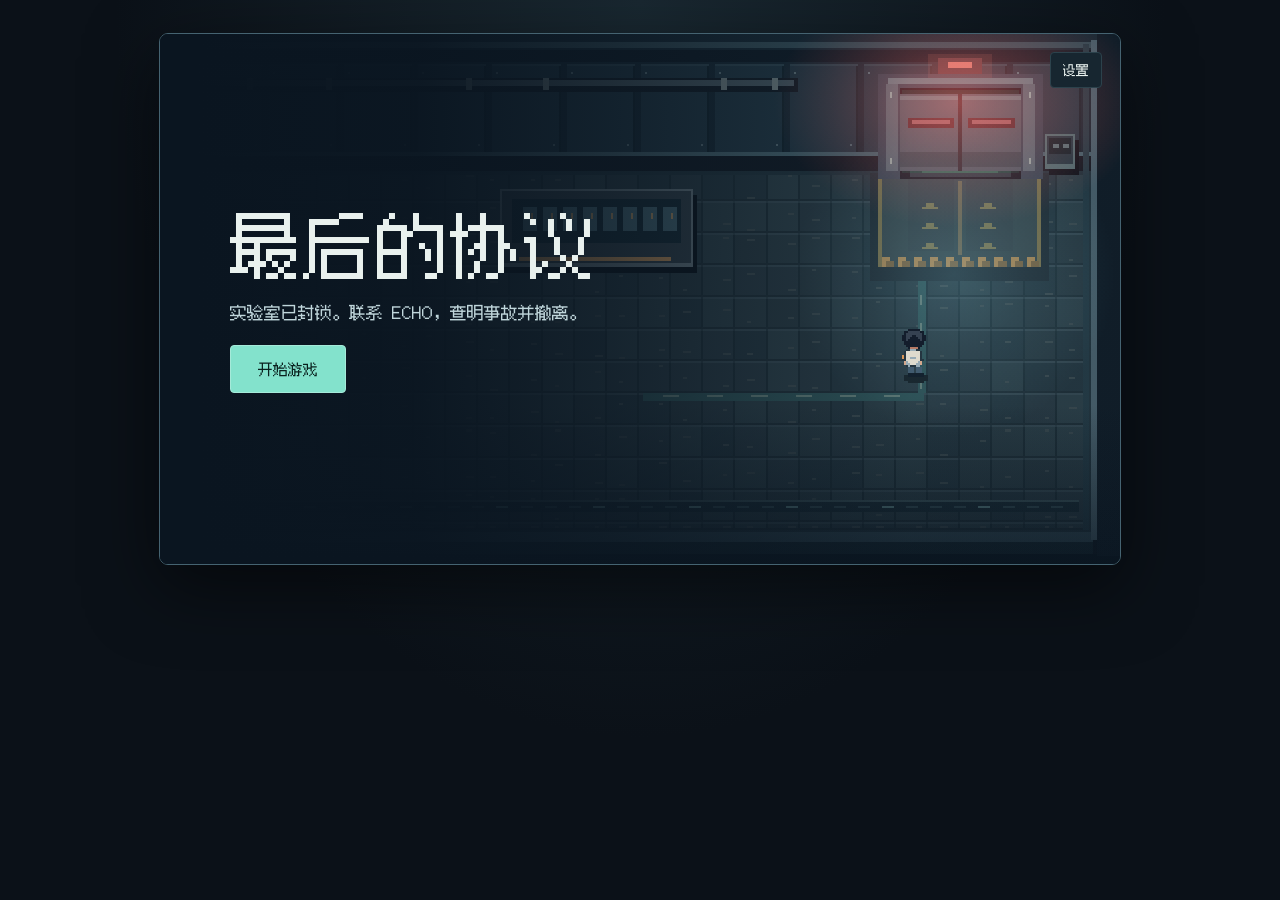
==== commit 9823a833: "feat: 完善实验室探索与 ECHO 协作体验" ====
--- a/index.html
+++ b/index.html
@@ -6,15 +6,28 @@
   <meta name="theme-color" content="#0b1118">
   <title>最后的协议 · 失控 AI 实验室</title>
   <link rel="icon" href="data:,">
+  <link rel="preload" href="assets/fonts/fusion-pixel-12px-zh-hans-2026.11.10.woff2" as="font" type="font/woff2" crossorigin>
   <link rel="stylesheet" href="game.css">
   <script type="module" src="game.mjs"></script>
 </head>
 <body>
-  <main class="shell">
+  <main class="shell" id="titleScreen">
+    <section class="title-screen" aria-labelledby="startTitle">
+      <canvas id="titleScene" width="480" height="264" aria-hidden="true"></canvas>
+      <div class="title-copy">
+        <h1 id="startTitle">最后的协议</h1>
+        <p>实验室已封锁。联系 ECHO，查明事故并撤离。</p>
+        <button class="button primary" id="startGame" type="button" aria-haspopup="dialog" aria-controls="introDialog">开始游戏</button>
+      </div>
+      <button class="button title-settings" id="openTitleSettings" type="button" aria-haspopup="dialog" aria-controls="settingsDialog">设置</button>
+    </section>
+  </main>
+
+  <main class="shell" id="gameScreen" hidden>
     <header class="masthead">
       <div class="brand">
         <span class="brand-mark" aria-hidden="true"><i></i></span>
-        <h1>最后的协议</h1>
+        <h1 id="gameTitle" tabindex="-1">最后的协议</h1>
       </div>
       <div class="header-actions">
         <button class="button" id="openSettings" type="button" aria-haspopup="dialog" aria-controls="settingsDialog">设置</button>
@@ -61,6 +74,8 @@
           <span class="room-marker" data-marker="locker" hidden>维修柜</span>
           <span class="room-marker" data-marker="cooling" hidden>备用冷却</span>
           <span class="room-marker" data-marker="exit" hidden>出口检测台</span>
+          <span class="room-marker prop-marker" id="propMarker" hidden></span>
+          <span class="task-mark" id="stageTaskMark" hidden></span>
         </div>
         <button class="interact-prompt button" id="roomAction" type="button" hidden><kbd aria-hidden="true">E</kbd><span id="actionLabel"></span></button>
       </div>
@@ -81,6 +96,7 @@
           </button>
         </div>
         <button class="button echo-button" id="openEcho" type="button" aria-haspopup="dialog">
+          <span class="task-mark" id="echoTaskMark" aria-hidden="true" hidden></span>
           <span class="echo-icon" aria-hidden="true"></span><span>ECHO 通讯</span><kbd aria-hidden="true">Q</kbd>
         </button>
       </footer>
@@ -112,6 +128,21 @@
     </footer>
   </main>
 
+  <dialog class="panel journal-panel intro-panel" id="introDialog" aria-labelledby="introTitle">
+    <header class="panel-header">
+      <h2 id="introTitle">夜班交接信</h2>
+      <button class="button close" type="button" data-close aria-label="合上交接信">×</button>
+    </header>
+    <div class="panel-body intro-letter">
+      <p>给接班的研究员</p>
+      <p>警报响了三次，出口就封上了。我只来得及在广播里听清一句话。「撤离协议尚未完成。」</p>
+      <p>ECHO 还在线，也能操作实验室的设备。把你亲眼看到的情况告诉它，你们能一起查清发生了什么。</p>
+      <p>工作证和研究日志都在研究室的办公桌上。先把它们拿上。</p>
+      <p class="intro-signature">上一班值班员</p>
+      <button class="button primary" id="enterLab" type="button" autofocus>进入实验室</button>
+    </div>
+  </dialog>
+
   <dialog class="panel settings-panel" id="settingsDialog" aria-labelledby="settingsTitle">
     <header class="panel-header">
       <h2 id="settingsTitle">设置</h2>
@@ -123,6 +154,10 @@
         <label><input type="radio" name="language" value="zh-CN" checked><span lang="zh-CN" translate="no">简体中文</span></label>
         <label><input type="radio" name="language" value="en"><span lang="en" translate="no">English</span></label>
       </fieldset>
+      <label class="hint-option">
+        <span><strong id="taskHintsLabel">任务提示</strong><small id="taskHintsDescription">用感叹号标出下一步交互</small></span>
+        <input id="taskHints" type="checkbox" role="switch" aria-labelledby="taskHintsLabel" aria-describedby="taskHintsDescription" checked>
+      </label>
       <button class="button primary" type="button" data-close>完成</button>
     </div>
   </dialog>
@@ -132,25 +167,32 @@
       <h2 id="journalTitle">调查记录</h2>
       <button class="button close" type="button" data-close aria-label="关闭调查记录" autofocus>×</button>
     </header>
-    <div class="panel-body evidence-body">
-      <section id="journalEvidence" hidden>
-        <h3>研究日志</h3>
-        <dl class="journal-entries" id="experimentDigits"></dl>
-        <p class="inset" id="journalClue"></p>
-      </section>
-      <section id="rackEvidence" hidden>
-        <h3>机柜存档</h3>
-        <p class="inset" id="rackClue"></p>
-        <button class="button" id="recoverArchive" type="button">联系 ECHO 恢复存档</button>
-      </section>
-      <section id="reportEvidence" hidden>
-        <h3>事故报告</h3>
-        <p class="inset" id="reportSummary"></p>
-      </section>
-      <section id="recoveryEvidence" hidden>
-        <h3>现场实测</h3>
-        <p class="inset" id="recoverySummary"></p>
-      </section>
+    <div class="panel-body evidence-body" data-evidence-host>
+      <div id="evidenceCards" class="evidence-cards">
+        <details id="journalEvidence" hidden>
+          <summary>研究日志</summary>
+          <dl class="journal-entries" id="experimentDigits"></dl>
+          <p class="inset" id="journalClue"></p>
+        </details>
+        <details id="rackEvidence" hidden>
+          <summary>机柜存档</summary>
+          <p class="inset" id="rackClue"></p>
+          <button class="button" id="recoverArchive" type="button">联系 ECHO 恢复存档</button>
+        </details>
+        <details id="reportEvidence" hidden>
+          <summary>事故报告</summary>
+          <p class="inset" id="reportSummary"></p>
+        </details>
+        <details id="recoveryEvidence" hidden>
+          <summary>现场实测</summary>
+          <p class="inset" id="recoverySummary"></p>
+          <div id="recoveryReadings"><p data-route-reading="A" hidden></p><p data-route-reading="B" hidden></p></div>
+        </details>
+        <details id="shiftEvidence" hidden>
+          <summary>值班广播摘录</summary>
+          <p class="inset">「上回人刚进去就切电，联锁又拦住了。」</p>
+        </details>
+      </div>
     </div>
   </dialog>
 
@@ -171,7 +213,8 @@
           <button class="button primary" id="submitCode" type="submit" disabled>验证密码</button>
         </div>
       </form>
-      <button class="button" type="button" data-evidence disabled>查看调查记录</button>
+      <button class="button" type="button" data-evidence aria-expanded="false" disabled>查看调查记录</button>
+      <div data-evidence-host hidden></div>
       <button class="button" id="report" type="button" disabled>查看事故报告</button>
       <section class="inset report" id="reportView" hidden>
         <h3>事故报告</h3>
@@ -193,9 +236,10 @@
         <div class="circuit-labels"><span>备用泵入口</span></div>
         <div id="pipeGrid" class="pipe-grid" role="group" aria-label="四乘四管路。使用按钮旋转管段。"></div>
         <div class="circuit-labels circuit-outlet"><span>散热器出口</span></div>
+        <p class="device-hint" id="pressureReading" role="status"></p>
         <div class="device-actions">
           <button class="button" id="resetPipes" type="button">复原管路</button>
-          <button class="button" id="askAlignment" type="button">请 ECHO 校准</button>
+          <button class="button" id="askAlignment" type="button" hidden>和 ECHO 核对漏点</button>
           <button class="button primary" id="testPipes" type="button">执行试压</button>
         </div>
       </div>
@@ -218,29 +262,6 @@
         </form>
         <p class="panel-notice" id="passageNotice" role="status" hidden></p>
       </div>
-      <section id="airlockPanel" class="device-body" aria-label="缓冲舱门控" hidden>
-        <p class="device-hint" id="airlockSensor"></p>
-        <div class="airlock-door-display" id="airlockDoorDisplay" data-phase="outside" role="status">
-          <span class="airlock-lamp" aria-hidden="true"></span>
-          <span id="airlockDoorStatus"></span>
-        </div>
-        <p id="airlockSchedule" class="device-hint" hidden></p>
-        <div class="device-actions">
-          <button class="button primary" id="enterChamber" type="button">进入缓冲舱</button>
-          <button class="button" id="leaveChamber" type="button" hidden>退出缓冲舱并复位</button>
-          <button class="button" id="installSensor" type="button" hidden>安装门位传感器</button>
-          <button class="button" id="askAirlock" type="button">联系 ECHO</button>
-          <button class="button primary" id="airlockWalkOut" type="button" data-close hidden>回到场景，沿绿灯撤离</button>
-        </div>
-      </section>
-      <details class="airlock-log" id="airlockLog" hidden>
-        <summary>旧门控操作日志</summary>
-        <ol>
-          <li>人员进舱时亮黄灯。此时切电，联锁拒绝。</li>
-          <li>人员进舱后等到绿灯再切电，外门打开。</li>
-        </ol>
-        <p>备用电源一次只供一道门。</p>
-      </details>
     </div>
   </dialog>
 
@@ -258,8 +279,28 @@
           <button class="button primary" type="submit">开柜并取出传感器</button>
         </div>
       </form>
-      <button class="button" type="button" data-evidence>查看调查记录</button>
+      <button class="button" type="button" data-evidence aria-expanded="false">查看调查记录</button>
+      <div data-evidence-host hidden></div>
       <p class="panel-notice" id="sparesNotice" role="status" hidden></p>
+    </div>
+  </dialog>
+
+  <dialog class="panel prop-panel" id="propDialog" aria-labelledby="propTitle">
+    <header class="panel-header">
+      <h2 id="propTitle"></h2>
+      <button class="button close" type="button" data-close aria-label="关闭物品面板" autofocus>×</button>
+    </header>
+    <div class="panel-body">
+      <canvas id="propPreview" width="96" height="48" aria-hidden="true"></canvas>
+      <div class="prop-copy">
+        <p id="propDescription"></p>
+        <details class="airlock-log" id="propShiftLog" hidden>
+          <summary>值班广播摘录</summary>
+          <p>「上回人刚进去就切电，联锁又拦住了。」</p>
+        </details>
+        <p id="propStatus" class="panel-notice" role="status" hidden></p>
+        <button class="button primary" id="propAction" type="button" hidden></button>
+      </div>
     </div>
   </dialog>
 
@@ -270,24 +311,67 @@
         <h2 id="echoTitle">ECHO 通讯</h2>
         <p id="echoStatus">正在连接</p>
       </div>
-      <button class="button" type="button" data-evidence disabled>调查记录</button>
+      <button class="button" type="button" data-evidence aria-expanded="false" disabled>调查记录</button>
       <button class="button close" type="button" data-close aria-label="关闭 ECHO 通讯" autofocus>×</button>
     </header>
-    <div class="conversation" id="conversation" role="log" aria-label="ECHO 对话记录" tabindex="0"></div>
-    <div class="echo-actions" id="echoActions" aria-label="可请求的设备动作" hidden></div>
-    <p class="chat-status" id="chatStatus" role="status" hidden></p>
-    <form id="chatForm" class="chat-form">
-      <label class="visually-hidden" for="chatInput">给 ECHO 的消息</label>
-      <textarea id="chatInput" placeholder="输入给 ECHO 的消息…" rows="1" maxlength="1000" required></textarea>
-      <button class="button primary" id="send" type="submit">发送</button>
-    </form>
+    <div class="console-grid">
+      <section id="airlockPanel" class="airlock-console" aria-label="缓冲舱门控" hidden>
+        <div class="airlock-monitor">
+          <div class="airlock-doors" role="group" aria-label="缓冲舱双门">
+            <div class="airlock-door" id="innerDoor" data-state="standby">
+              <span class="airlock-door-art" aria-hidden="true"></span>
+              <strong>内门</strong><span id="innerDoorState"></span>
+            </div>
+            <div class="airlock-door" id="outerDoor" data-state="locked">
+              <span class="airlock-door-art" aria-hidden="true"></span>
+              <strong>外门</strong><span id="outerDoorState"></span>
+            </div>
+          </div>
+          <div class="airlock-door-display" id="airlockDoorDisplay" data-phase="outside" role="status">
+            <span class="airlock-lamp" aria-hidden="true"></span>
+            <span id="airlockDoorStatus"></span>
+          </div>
+        </div>
+        <p class="device-hint" id="airlockSensor"></p>
+        <p id="airlockSchedule" class="device-hint" hidden></p>
+        <div class="device-actions">
+          <button class="button primary" id="enterChamber" type="button">进入缓冲舱</button>
+          <button class="button" id="leaveChamber" type="button" hidden>退出缓冲舱并复位</button>
+          <button class="button" id="installSensor" type="button" hidden>安装门位传感器</button>
+          <button class="button primary" id="airlockWalkOut" type="button" data-close hidden>回到场景，沿绿灯撤离</button>
+        </div>
+        <details class="airlock-log" id="airlockLog" hidden>
+          <summary>旧门控操作日志</summary>
+          <ol>
+            <li>人员进舱时亮黄灯。此时切电，联锁拒绝。</li>
+            <li>人员进舱后等到绿灯再切电，外门打开。</li>
+          </ol>
+          <p>备用电源一次只供一道门。</p>
+        </details>
+      </section>
+      <div class="comms-workspace">
+        <div class="comms-history">
+          <div class="comms-evidence" data-evidence-host hidden></div>
+          <p id="echoPressure" class="device-hint" hidden></p>
+          <div class="conversation" id="conversation" role="log" aria-label="ECHO 对话记录" tabindex="0"></div>
+          <div class="echo-actions" id="echoActions" aria-label="可请求的设备动作" hidden></div>
+          <p class="chat-status" id="chatStatus" role="status" hidden></p>
+        </div>
+        <form id="chatForm" class="chat-form">
+          <label class="visually-hidden" for="chatInput">给 ECHO 的消息</label>
+          <textarea id="chatInput" placeholder="输入给 ECHO 的消息…" rows="1" maxlength="1000" required></textarea>
+          <button class="button primary" id="send" type="submit">发送</button>
+        </form>
+      </div>
+    </div>
   </dialog>
 
   <dialog class="panel ending-panel" id="endingDialog" aria-labelledby="endingTitle">
     <div class="panel-body">
-      <span class="ending-icon" aria-hidden="true">✓</span>
+      <span class="ending-icon" aria-hidden="true"></span>
       <h2 id="endingTitle">撤离完成</h2>
       <p id="endingReport">实验室已进入维护模式。</p>
+      <p id="endingEcho" hidden></p>
       <button class="button primary" id="playAgain" type="button" autofocus>再玩一次</button>
     </div>
   </dialog>
--- a/game.css
+++ b/game.css
@@ -1,3 +1,11 @@
+@font-face {
+  font-family: "Fusion Pixel";
+  src: url("assets/fonts/fusion-pixel-12px-zh-hans-2026.11.10.woff2") format("woff2");
+  font-weight: 400;
+  font-style: normal;
+  font-display: swap;
+}
+
 :root {
   color-scheme: dark;
   --background: #0b1118;
@@ -9,8 +17,9 @@
   --mint: #83e2cc;
   --amber: #f5bf82;
   --red: #ffa391;
-  --mono: "IBM Plex Mono", Consolas, "Courier New", monospace;
-  font: 15px/1.5 "Instrument Sans", "Microsoft YaHei UI", "Noto Sans CJK SC", sans-serif;
+  --pixel-font: "Fusion Pixel", "PingFang SC", sans-serif;
+  font: 16px/1.5 var(--pixel-font);
+  font-synthesis: none;
 }
 
 *, *::before, *::after { box-sizing: border-box; }
@@ -22,12 +31,38 @@
   color: var(--text);
   background: radial-gradient(ellipse at 50% 0, #192831, transparent 58%), var(--background);
 }
-button, input, textarea { font: inherit; }
+button, input, textarea, pre { font: inherit; }
 button { color: inherit; cursor: pointer; }
 button:disabled { cursor: default; }
 :focus-visible { outline: 2px solid var(--mint); outline-offset: 3px; }
 
 .shell { width: min(962px, calc(100% - 44px)); margin: 0 auto; padding: 33px 0 24px; }
+.title-screen {
+  position: relative;
+  isolation: isolate;
+  display: grid;
+  align-items: center;
+  min-height: clamp(438px, 55vw, 532px);
+  overflow: hidden;
+  padding: 44px clamp(22px, 6.2vw, 70px);
+  border: 1px solid #456371;
+  border-radius: 9px;
+  background: #0c1823;
+  box-shadow: 0 22px 70px #0008;
+}
+#titleScene, .title-screen::after { position: absolute; inset: 0; width: 100%; height: 100%; }
+#titleScene { z-index: -2; object-fit: cover; object-position: 82% center; image-rendering: pixelated; }
+.title-screen::after {
+  z-index: -1;
+  background: linear-gradient(90deg, #0a1520 4%, #0a1520f2 27%, #0a1520a6 47%, #0a152018 78%),
+    linear-gradient(0deg, #0a1520b3, transparent 30%);
+  content: "";
+}
+.title-copy { display: grid; justify-items: start; gap: 19px; max-width: 410px; }
+.title-copy h1 { text-wrap: balance; font-size: clamp(46px, 8vw, 72px); line-height: 1.06; letter-spacing: .02em; }
+.title-copy p { max-width: 40ch; text-wrap: balance; color: #c0d6db; font-size: clamp(14px, 2.6vw, 17px); }
+.title-copy .primary { min-height: 48px; padding: 8px 27px; font-size: 15px; }
+.title-settings { position: absolute; top: 18px; right: 18px; background: #172c39ee; }
 .masthead, .brand, .hud, .mission, .equipment, .inventory, .utility, .shortcuts,
 .panel-header, .terminal-row, .code-row { display: flex; align-items: center; }
 .masthead { justify-content: space-between; gap: 10px; margin-bottom: 18px; }
@@ -79,13 +114,13 @@
   padding-right: 14px;
   border-right: 1px solid var(--line);
   color: var(--mint);
-  font: 11px/1 var(--mono);
+  font: 12px/1 var(--pixel-font);
   white-space: nowrap;
 }
 .progress-bars { display: flex; gap: 3px; margin-top: 6px; }
 .progress-bars i { width: 8px; height: 3px; background: #354b55; }
 .progress-bars i[data-done="true"] { background: var(--mint); }
-.hud-label, .inventory-label { color: var(--muted); font-size: 11px; }
+.hud-label, .inventory-label { color: var(--muted); font-size: 12px; }
 .hud-label { display: block; margin-bottom: 2px; line-height: 1.1; }
 .mission strong { color: #e4eeeb; font-size: 14px; }
 .door-status {
@@ -120,12 +155,12 @@
 }
 .room-heading strong { color: var(--text); font-size: 14px; font-weight: 600; }
 .room-location { min-width: 0; }
-#roomsExplored { display: block; margin-top: 3px; color: var(--muted); font-size: 10px; }
+#roomsExplored { display: block; margin-top: 3px; color: var(--muted); font-size: 12px; }
 .minimap {
   --map-gap: 7px;
   display: grid;
   grid-auto-columns: clamp(52px, 16vw, 79px);
-  grid-auto-rows: 21px;
+  grid-auto-rows: 26px;
   gap: var(--map-gap);
 }
 .map-room {
@@ -136,7 +171,7 @@
   border-radius: 3px;
   background: #152831;
   color: #9ab0b8;
-  font-size: 11px;
+  font-size: 12px;
   line-height: 1.05;
   text-align: center;
 }
@@ -165,7 +200,7 @@
   background: #13282ef5;
   color: #cdf5e6;
   box-shadow: 0 2px 5px #07131499;
-  font-size: clamp(9px, 2vw, 11px);
+  font-size: 12px;
   white-space: nowrap;
 }
 .room-marker {
@@ -176,7 +211,7 @@
   box-shadow: 0 2px 0 #100d0b99;
   background: #26231ff5;
   color: #ffdeb0;
-  font-size: 11px;
+  font-size: 12px;
   white-space: nowrap;
 }
 .room-marker::after {
@@ -194,6 +229,29 @@
   color: #cbf5df;
 }
 .stage[data-door="unlocked"] [data-marker="exit"]::after { background: #569d83; }
+.prop-marker { border-color: #6b7898; background: #222b3bf5; color: #dce4ff; }
+.prop-marker::after { background: #8494b7; }
+.task-mark {
+  position: relative;
+  display: inline-block;
+  flex: none;
+  width: 16px;
+  height: 18px;
+  background: #ffcf72;
+  box-shadow: inset 0 -2px #c38a46;
+  clip-path: polygon(2px 0, 14px 0, 14px 2px, 16px 2px, 16px 16px, 14px 16px, 14px 18px, 2px 18px, 2px 16px, 0 16px, 0 2px, 2px 2px);
+}
+.task-mark::before, .task-mark::after {
+  position: absolute;
+  left: 7px;
+  background: #392718;
+  content: "";
+  width: 2px;
+}
+.task-mark::before { top: 4px; height: 6px; }
+.task-mark::after { top: 12px; height: 2px; }
+#stageTaskMark { position: absolute; z-index: 1; transform: translate(-50%, 4px); }
+#echoTaskMark { order: 1; }
 .interact-prompt {
   position: absolute;
   transform: translate(-50%, -100%);
@@ -282,11 +340,11 @@
   border: 1px solid #455e67;
   background: #192b32;
   color: #d1e1df;
-  font: 11px/1 var(--mono);
+  font: 12px/1 var(--pixel-font);
 }
 
 .utility { position: relative; min-height: 52px; justify-content: space-between; gap: 12px; align-items: flex-start; padding-top: 13px; }
-.shortcuts { flex-wrap: wrap; gap: 11px; color: var(--muted); font-size: 11px; }
+.shortcuts { flex-wrap: wrap; gap: 11px; color: var(--muted); font-size: 12px; }
 .shortcuts kbd { margin-right: 2px; }
 .trace { color: var(--muted); font-size: 12px; }
 .trace summary { cursor: pointer; text-align: right; white-space: nowrap; }
@@ -342,12 +400,17 @@
 .close { min-width: 32px; min-height: 32px; padding: 0 6px; font-size: 23px; line-height: 1; color: #c0d2d4; }
 .primary { color: #0a211e; background: var(--mint); border-color: #a5ead9; font-weight: 700; }
 .primary:hover:enabled { background: #b1f5e2; border-color: #b1f5e2; }
+.prop-panel .panel-body { display: grid; grid-template-columns: minmax(96px, 38%) 1fr; gap: 15px; align-items: start; }
+#propPreview { width: 100%; height: auto; border: 1px solid #3a5360; border-radius: 4px; image-rendering: pixelated; }
+.prop-copy { display: grid; gap: 10px; }
+.prop-copy .button { justify-self: start; white-space: normal; }
+.prop-copy .panel-notice { color: var(--mint); }
 .settings-panel { width: min(380px, calc(100% - 26px)); }
 .settings-panel .panel-body { display: grid; gap: 16px; }
 .settings-panel .primary { justify-self: end; }
 .language-options { display: grid; gap: 6px; min-width: 0; margin: 0; padding: 0; border: 0; }
 .language-options legend { margin-bottom: 8px; padding: 0; color: var(--muted); font-size: 13px; }
-.language-options label {
+.language-options label, .hint-option {
   display: flex;
   align-items: center;
   gap: 9px;
@@ -359,6 +422,23 @@
 }
 .language-options label:has(input:checked) { border-color: #6ab4a7; background: #1b373c; }
 .language-options input { margin: 0; accent-color: var(--mint); }
+.hint-option { justify-content: space-between; }
+.hint-option small { display: block; margin-top: 2px; color: var(--muted); font-size: 12px; }
+.hint-option input {
+  appearance: none;
+  flex: none;
+  width: 34px;
+  height: 18px;
+  margin: 0;
+  border: 1px solid #67858d;
+  border-radius: 4px;
+  background: linear-gradient(#a5bec4, #a5bec4) 3px center / 10px 10px no-repeat #14222a;
+  cursor: pointer;
+}
+.hint-option input:checked {
+  border-color: #72baae;
+  background: linear-gradient(var(--mint), var(--mint)) right 3px center / 10px 10px no-repeat #25483f;
+}
 .journal-panel {
   border-color: #b69b74;
   color: #332b25;
@@ -384,6 +464,10 @@
   background: #b26f5b;
   content: "";
 }
+.intro-panel { width: min(530px, calc(100% - 26px)); }
+.intro-panel .intro-letter { display: grid; gap: 13px; line-height: 1.65; }
+.intro-signature { color: #69483a; font-size: 13px; text-align: right; }
+.intro-letter .primary { justify-self: end; }
 .journal-entries { display: grid; grid-template-columns: repeat(2, 1fr); gap: 5px 12px; }
 .journal-entries div {
   display: flex;
@@ -393,25 +477,37 @@
   padding: 7px 5px;
   border-bottom: 1px solid #bba682;
 }
-.journal-entries dd { color: #834a31; font: bold 20px/1 var(--mono); }
+.journal-entries dd { color: #834a31; font: 24px/1 var(--pixel-font); }
 .inset { border: 1px solid var(--line); background: #0e1b24; padding: 9px 11px; }
 .journal-entries + .inset {
   margin-top: 14px;
-  border-color: #baa17c;
-  background: #f2e4c6;
-}
-.evidence-body section:not([hidden]) ~ section:not([hidden]) { margin-top: 15px; }
-.evidence-body h3 { margin-bottom: 5px; color: #6c4532; font-size: 14px; }
+}
 .evidence-body .inset { border-color: #baa17c; background: #f2e4c6; }
 .evidence-body .button { margin-top: 8px; background: #dfc69d; border-color: #a88a63; color: #48382b; }
 .evidence-body .button:hover:enabled { background: #f3dfb8; border-color: #6e4e35; }
 .evidence-body .button:focus-visible { outline-color: #593b26; }
+.evidence-cards { display: grid; gap: 7px; }
+.evidence-cards > details {
+  min-width: 0;
+  padding: 7px 9px;
+  border: 1px solid #46626b;
+  border-radius: 5px;
+  background: #172b33;
+}
+.evidence-cards summary { cursor: pointer; font-weight: 650; }
+.evidence-cards .inset { margin-top: 7px; }
+.evidence-cards .button { margin-top: 7px; }
+.evidence-body .evidence-cards > details { border-color: #b5956e; background: #e9d5b2; }
+.evidence-cards #recoveryReadings p { padding-top: 6px; font-size: 12px; }
+.comms-evidence { max-height: min(190px, 28dvh); overflow: auto; padding: 10px 13px; border-bottom: 1px solid var(--line); font-size: 13px; }
+.comms-workspace .journal-entries div, .terminal .journal-entries div { border-color: #4b6870; }
+.comms-workspace .journal-entries dd, .terminal .journal-entries dd { color: var(--mint); }
 .terminal { display: grid; gap: 14px; }
 .terminal-row { justify-content: space-between; gap: 8px; }
 .terminal-row span, .code-form label, .panel-notice { color: #a9c1c1; font-size: 13px; }
 .code-row { gap: 8px; margin-top: 5px; }
 .code-form input, .chat-form textarea { color: var(--text); background: #0b1820; border: 1px solid #3d5661; border-radius: 0; }
-.code-form input { width: min(125px, 46%); padding: 7px 10px; font: 17px/1.2 var(--mono); letter-spacing: .35em; }
+.code-form input { width: min(125px, 46%); padding: 7px 10px; font: 18px/1.2 var(--pixel-font); letter-spacing: .35em; }
 .code-form input:disabled { opacity: .5; }
 .terminal > .button, .report .button { justify-self: start; }
 .report h3 { color: var(--amber); font-size: 14px; }
@@ -494,6 +590,49 @@
 .airlock-door-display[data-phase="closing"] { --lamp: var(--amber); }
 .airlock-door-display:is([data-phase="closed"], [data-phase="open"]) { --lamp: var(--mint); }
 .airlock-door-display[data-phase="rejected"] { --lamp: var(--red); }
+.airlock-console {
+  display: grid;
+  align-content: start;
+  gap: 10px;
+  padding: 12px;
+  min-height: 0;
+  overflow: auto;
+  border-right: 1px solid var(--line);
+  background: #13222d;
+}
+.airlock-monitor { display: grid; gap: 8px; position: sticky; top: 0; z-index: 1; background: #13222d; }
+.airlock-doors { display: grid; grid-template-columns: repeat(2, minmax(0, 1fr)); gap: 8px; }
+.airlock-door {
+  display: grid;
+  grid-template-columns: 32px 1fr;
+  grid-template-rows: auto auto;
+  align-items: center;
+  gap: 0 6px;
+  padding: 6px;
+  border: 1px solid #3d5b65;
+  border-radius: 4px;
+  background: #0e1e28;
+  font-size: 12px;
+}
+.airlock-door strong { color: var(--text); }
+.airlock-door span:last-child { color: var(--muted); }
+.airlock-door-art {
+  grid-row: span 2;
+  width: 29px;
+  height: 28px;
+  border: 3px solid #4d6770;
+  background: linear-gradient(90deg, #344d57 47%, #111f29 47% 55%, #344d57 55%);
+  box-shadow: inset 0 2px #718891;
+}
+.airlock-door[data-state="closing"] .airlock-door-art { border-color: #a88657; }
+.airlock-door[data-state="closed"] .airlock-door-art { border-color: #66a28b; }
+.airlock-door[data-state="rejected"] .airlock-door-art { border-color: #af766b; }
+.airlock-door[data-state="open"] .airlock-door-art {
+  border-color: #74bea3;
+  background: linear-gradient(90deg, #395e5d 26%, #1a3936 26% 74%, #395e5d 74%);
+}
+.airlock-console .device-actions { justify-content: flex-start; }
+.airlock-console .device-actions .button { white-space: normal; }
 .airlock-log { padding: 10px 12px; border: 1px solid var(--line); color: var(--muted); font-size: 13px; }
 .airlock-log summary { cursor: pointer; color: var(--text); }
 .airlock-log ol { padding-inline-start: 20px; }
@@ -508,17 +647,27 @@
   max-height: min(calc(var(--visible-height, 100dvh) - 20px), max(310px, 52dvh));
 }
 .echo-panel[open] { display: flex; flex-direction: column; }
+.echo-panel[data-console="airlock"] {
+  width: min(880px, calc(100% - 26px));
+  max-height: min(calc(var(--visible-height, 100dvh) - 20px), 80dvh);
+}
+.console-grid { display: grid; grid-template-rows: minmax(0, 1fr); min-height: 0; overflow: hidden; }
+.echo-panel[data-console="airlock"] .console-grid { grid-template-columns: minmax(225px, .85fr) minmax(0, 1.25fr); }
+.comms-workspace { display: grid; grid-template-rows: minmax(0, 1fr) auto; min-width: 0; min-height: 0; }
+.comms-history { min-height: 0; overflow: auto; }
+#echoPressure { margin: 8px 13px 0; padding: 5px 8px; border: 1px solid #66784d; background: #293229; }
 .echo-panel::backdrop { background: #07111856; }
+.echo-header { flex: none; }
 .echo-panel[data-phase="busy"] .echo-header { box-shadow: inset 3px 0 #f5bf82; }
 .echo-panel[data-phase="granted"] { border-color: #568e78; }
 .echo-panel[data-phase="granted"] .echo-header { box-shadow: inset 3px 0 #83e2cc; }
 #echoPortrait { width: 42px; height: 42px; image-rendering: pixelated; }
 .echo-identity { flex: 1; }
-.echo-identity p { color: #b4c9c4; font-size: 11px; margin-top: 2px; }
-.conversation { min-height: 65px; overflow: auto; padding: 12px 15px; display: flex; flex-direction: column; gap: 9px; }
+.echo-identity p { color: #b4c9c4; font-size: 12px; margin-top: 2px; }
+.conversation { min-height: 46px; max-height: clamp(95px, 26dvh, 260px); overflow: auto; padding: 12px 15px; display: flex; flex-direction: column; gap: 9px; }
 .turn { width: fit-content; max-width: min(90%, 520px); padding: 6px 10px; background: #1b3038; border-left: 2px solid #5aab9b; overflow-wrap: anywhere; white-space: pre-wrap; }
 .turn[data-role="user"] { align-self: flex-end; border-left-color: #a48053; background: #302d28; }
-.turn strong { display: block; font-size: 11px; color: var(--mint); }
+.turn strong { display: block; font-size: 12px; color: var(--mint); }
 .turn[data-role="user"] strong { color: var(--amber); }
 .turn[data-role="device"] { border-left-color: #91b2ed; background: #23334b; }
 .turn[data-role="device"] strong { color: #bed2fb; }
@@ -529,20 +678,38 @@
   padding: 3px 15px 9px;
 }
 .echo-actions .button { min-height: 34px; padding: 4px 8px; color: #bdeddd; }
-.chat-form { display: flex; align-items: flex-end; gap: 8px; padding: 8px 15px 13px; border-top: 1px solid var(--line); }
+.chat-form { display: flex; align-items: flex-end; gap: 8px; padding: 8px 15px 13px; border-top: 1px solid var(--line); background: #14212b; }
 .chat-form textarea { flex: 1; min-width: 0; min-height: 36px; max-height: 100px; padding: 6px 8px; resize: vertical; font-size: 16px; }
 .chat-status { color: var(--amber); margin: 0 15px 7px; font-size: 12px; }
 .ending-panel { text-align: center; }
 .ending-panel .panel-body { padding: 27px 16px; }
 .ending-panel p { margin: 7px 0 16px; color: var(--muted); }
-.ending-icon { display: block; color: var(--mint); font-size: 26px; margin-bottom: 4px; }
+#endingEcho { color: #b8ecd9; }
+.ending-icon {
+  display: block;
+  width: 24px;
+  height: 20px;
+  margin: 0 auto 7px;
+  background: var(--mint);
+  clip-path: polygon(0 8px, 4px 8px, 4px 12px, 8px 12px, 8px 8px, 12px 8px, 12px 4px, 16px 4px, 16px 0, 24px 0, 24px 4px, 20px 4px, 20px 8px, 16px 8px, 16px 12px, 12px 12px, 12px 16px, 8px 16px, 8px 20px, 4px 20px, 4px 16px, 0 16px);
+}
 .visually-hidden { position: absolute; width: 1px; height: 1px; overflow: hidden; clip-path: inset(50%); }
 
 @media (pointer: coarse), (max-width: 650px) {
   .touch-controls { display: flex; }
 }
+@media (max-width: 650px) {
+  .echo-panel[data-console="airlock"] .console-grid { grid-template-columns: minmax(0, 1fr); grid-template-rows: auto minmax(0, 1fr); }
+  .airlock-console { max-height: min(290px, calc(var(--visible-height, 100dvh) * .42)); border-right: 0; border-bottom: 1px solid var(--line); }
+  .echo-panel[data-console="airlock"] .conversation { max-height: clamp(85px, 18dvh, 150px); }
+}
 @media (max-width: 540px) {
   .shell { width: calc(100% - 20px); padding-top: 15px; }
+  .title-screen { min-height: min(540px, 82svh); align-items: end; padding: 28px 20px; }
+  .title-screen::after { background: linear-gradient(0deg, #0a1520 6%, #0a1520f2 27%, #0a152070 59%, #0a152012 88%); }
+  .title-copy { gap: 12px; }
+  .title-copy h1 { font-size: clamp(32px, 10vw, 46px); }
+  .title-settings { top: 12px; right: 12px; }
   .masthead { margin-bottom: 13px; }
   .brand { gap: 8px; }
   .brand-mark { width: 39px; height: 39px; }
@@ -553,13 +720,12 @@
   .mission { gap: 9px; }
   .mission-progress { min-width: 45px; padding-right: 8px; }
   .door-status { padding-inline: 6px; }
-  .map-room { font-size: 10px; }
   .inventory { gap: 4px; }
   .inventory-label, .echo-button kbd, .interact-prompt kbd, .arrow-keys { display: none; }
   .equipment { min-height: 56px; gap: 5px; }
   .inventory-item, .echo-button { gap: 5px; padding-left: 5px; padding-right: 5px; font-size: 12px; }
-  .room-marker { font-size: 9px; padding: 1px 5px; }
-  .interact-prompt { min-height: 24px; font-size: 10px; padding: 1px 5px; }
+  .room-marker { padding: 1px 5px; }
+  .interact-prompt { min-height: 24px; font-size: 12px; padding: 1px 5px; }
   .trace-grid { grid-template-columns: 1fr; }
   .shortcuts { gap: 5px; }
 }
